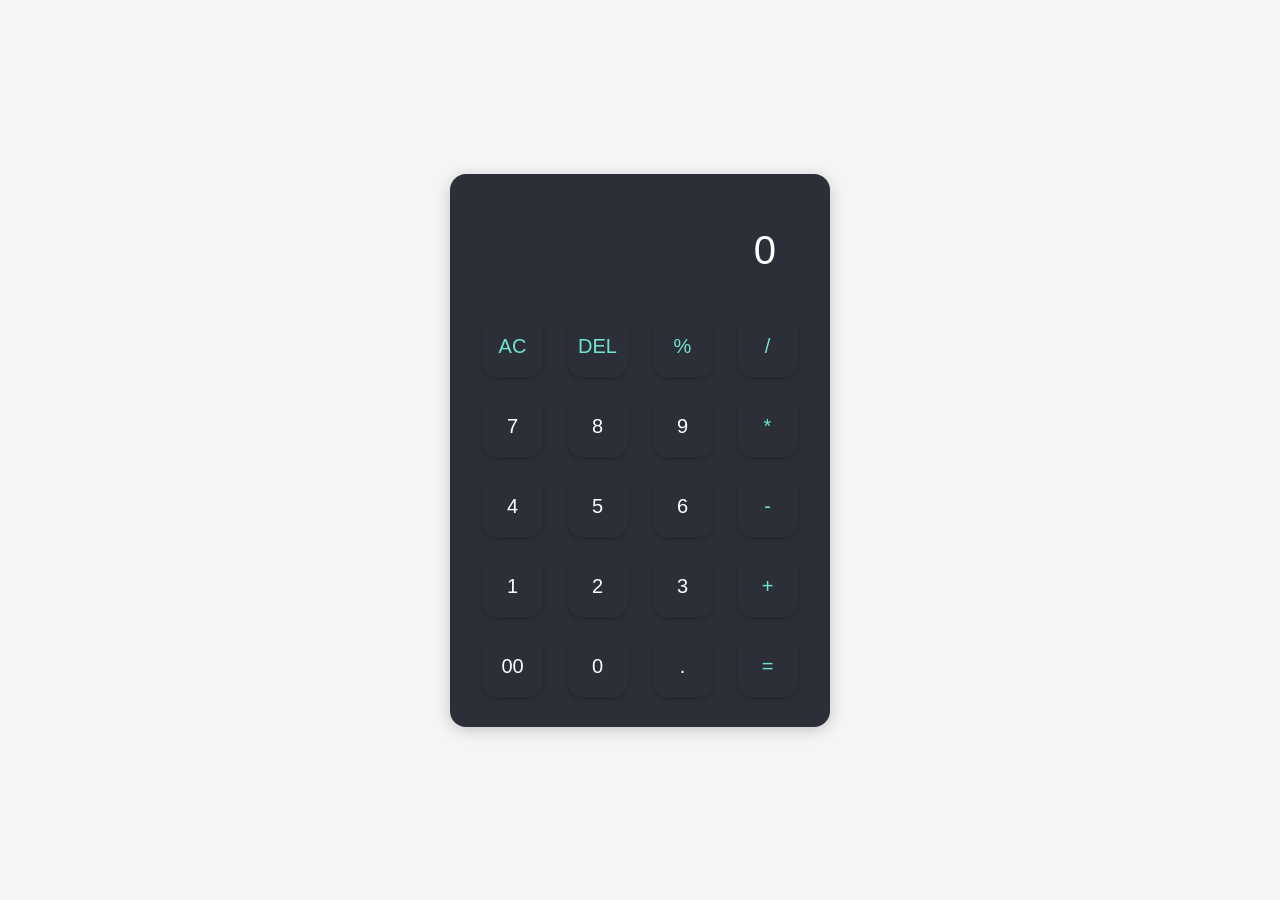
==== CalculatorApp/calc.html @ bb20edfb "Initial commit" ====
<!DOCTYPE html>
<html lang="en">
<head>
    <meta charset="UTF-8">
    <meta name="viewport" content="width=device-width, initial-scale=1.0">
    <title>Calculator</title>
    <link rel="preconnect" href="https://fonts.googleapis.com">
    <link rel="preconnect" href="https://fonts.gstatic.com" crossorigin>
    <link href="https://fonts.googleapis.com/css2?family=Poppins:ital,wght@0,100;0,200;0,300;0,400;0,500;0,600;0,700;0,800;0,900;1,100;1,200;1,300;1,400;1,500;1,600;1,700;1,800;1,900&display=swap" rel="stylesheet">
    <link rel="stylesheet"  href="calc.css" />
</head>
<body>
    <div class= "calculator">
        <input type="text" placeholder="0" id="inputBox" />
        <div class="calculator-btn-container">
            <div class="calculator-btn-rows">
                <button class="operator">AC</button>
                <button class="operator">DEL</button>
                <button class="operator">%</button>
                <button class="operator">/</button>
            </div>
            <div class="calculator-btn-rows">
                <button>7</button>
                <button>8</button>
                <button>9</button>
                <button class="operator">*</button>
            </div>
            <div class="calculator-btn-rows">
                <button>4</button>
                <button>5</button>
                <button>6</button>
                <button class="operator">-</button>
            </div>
            <div class="calculator-btn-rows">
                <button>1</button>
                <button>2</button>
                <button>3</button>
                <button class="operator">+</button>
            </div>
            <div class="calculator-btn-rows">
                <button>00</button>
                <button>0</button>
                <button>.</button>
                <button class="operator">=</button>
            </div>
        </div>
    </div>
    <script src="calc.js"></script>
</body>
</html>
---- CalculatorApp/calc.css ----
* {
    margin: 0;
    padding: 0;
    box-sizing: border-box;
}

body {
    font-family: "Poppins", sans-serif;
    width: 100%;
    height: 100vh;
    display: flex;
    justify-content: center;
    align-items: center;
    background: #f5f5f5;

    .calculator {
        padding: 20px;
        border-radius: 16px;
        background: #2d2f38;
        box-shadow: 0px 3px 15px rgba(0, 0, 0, 0.2);
        display: flex;
        flex-direction: column;

        input {
            width: 320px;
            border: none;
            padding: 24px;
            margin: 10px;
            background: transparent;
            font-size: 40px;
            text-align: right;
            cursor: pointer;
            color: #ffffff;
        }
        input::placeholder {
            color: #fff;
        }

        .calculator-btn-container {
            display: flex;
            flex-direction: column;

            .calculator-btn-rows {
                display: flex;
                align-items: center;
                justify-content: space-around;

                button {
                    width: 60px;
                    height: 60px;
                    margin: 10px;
                    border-radius: 14px;
                    background: #2d2f38;
                    color: #ffffff;
                    font-size: 20px;
                    box-shadow: 0px 2px 4px rgba(0, 0, 0, 0.2);
                    cursor: pointer;
                    transition: all 0.2sease;
                    border: none;
                }
                .operator {
                    color: #6ee4d5;
                }
                button:hover {
                    background-color: #34363f;
                    }
            }
        }
    }
}
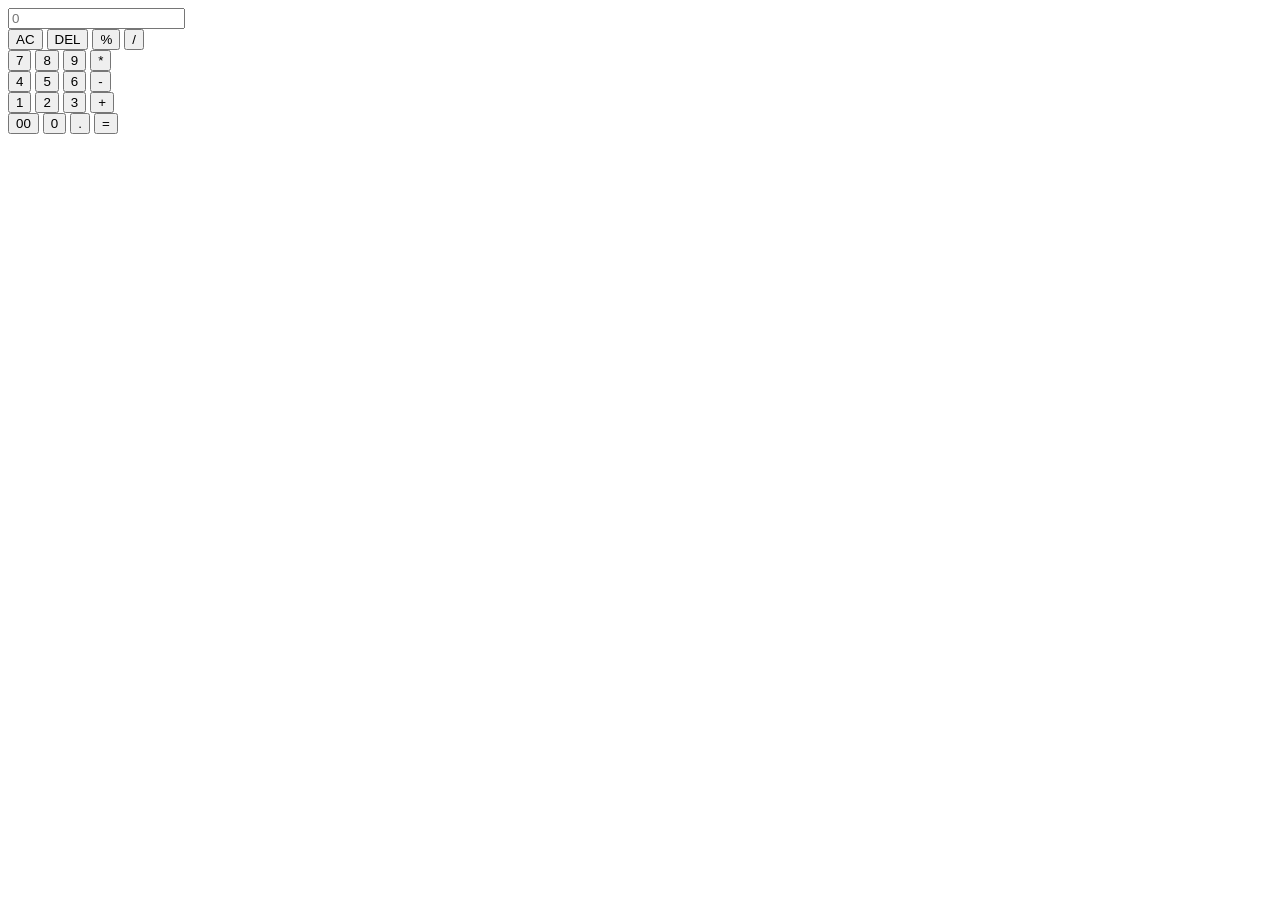
==== commit 9dc4879b: "Initial commit" ====
--- a/CalculatorApp/calc.html
+++ b/CalculatorApp/calc.html
@@ -7,7 +7,7 @@
     <link rel="preconnect" href="https://fonts.googleapis.com">
     <link rel="preconnect" href="https://fonts.gstatic.com" crossorigin>
     <link href="https://fonts.googleapis.com/css2?family=Poppins:ital,wght@0,100;0,200;0,300;0,400;0,500;0,600;0,700;0,800;0,900;1,100;1,200;1,300;1,400;1,500;1,600;1,700;1,800;1,900&display=swap" rel="stylesheet">
-    <link rel="stylesheet"  href="calc.css" />
+
 </head>
 <body>
     <div class= "calculator">
@@ -45,6 +45,6 @@
             </div>
         </div>
     </div>
-    <script src="calc.js"></script>
+
 </body>
 </html>
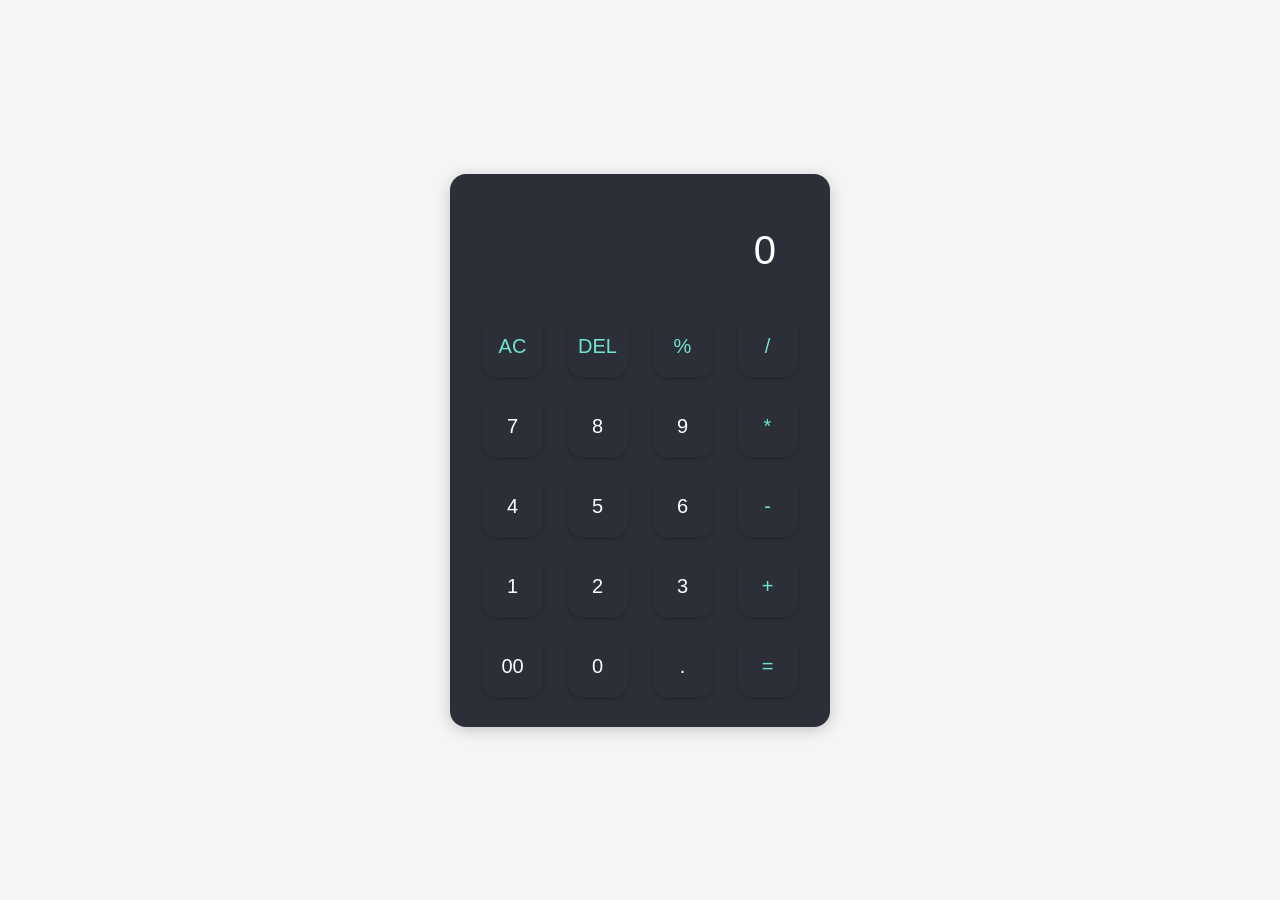
==== commit 14d0378d: "link css and js file" ====
--- a/CalculatorApp/calc.html
+++ b/CalculatorApp/calc.html
@@ -7,7 +7,7 @@
     <link rel="preconnect" href="https://fonts.googleapis.com">
     <link rel="preconnect" href="https://fonts.gstatic.com" crossorigin>
     <link href="https://fonts.googleapis.com/css2?family=Poppins:ital,wght@0,100;0,200;0,300;0,400;0,500;0,600;0,700;0,800;0,900;1,100;1,200;1,300;1,400;1,500;1,600;1,700;1,800;1,900&display=swap" rel="stylesheet">
-
+    <link rel="stylesheet" href="calc.css">
 </head>
 <body>
     <div class= "calculator">
@@ -45,6 +45,6 @@
             </div>
         </div>
     </div>
-
+    <script src="calc.js"></script>
 </body>
 </html>
--- a/CalculatorApp/calc.css
+++ b/CalculatorApp/calc.css
@@ -0,0 +1,70 @@
+* {
+    margin: 0;
+    padding: 0;
+    box-sizing: border-box;
+}
+
+body {
+    font-family: "Poppins", sans-serif;
+    width: 100%;
+    height: 100vh;
+    display: flex;
+    justify-content: center;
+    align-items: center;
+    background: #f5f5f5;
+
+    .calculator {
+        padding: 20px;
+        border-radius: 16px;
+        background: #2d2f38;
+        box-shadow: 0px 3px 15px rgba(0, 0, 0, 0.2);
+        display: flex;
+        flex-direction: column;
+
+        input {
+            width: 320px;
+            border: none;
+            padding: 24px;
+            margin: 10px;
+            background: transparent;
+            font-size: 40px;
+            text-align: right;
+            cursor: pointer;
+            color: #ffffff;
+        }
+        input::placeholder {
+            color: #fff;
+        }
+
+        .calculator-btn-container {
+            display: flex;
+            flex-direction: column;
+
+            .calculator-btn-rows {
+                display: flex;
+                align-items: center;
+                justify-content: space-around;
+
+                button {
+                    width: 60px;
+                    height: 60px;
+                    margin: 10px;
+                    border-radius: 14px;
+                    background: #2d2f38;
+                    color: #ffffff;
+                    font-size: 20px;
+                    box-shadow: 0px 2px 4px rgba(0, 0, 0, 0.2);
+                    cursor: pointer;
+                    transition: all 0.2sease;
+                    border: none;
+                }
+                .operator {
+                    color: #6ee4d5;
+                }
+                button:hover {
+                    background-color: #34363f;
+                    }
+            }
+        }
+    }
+}
